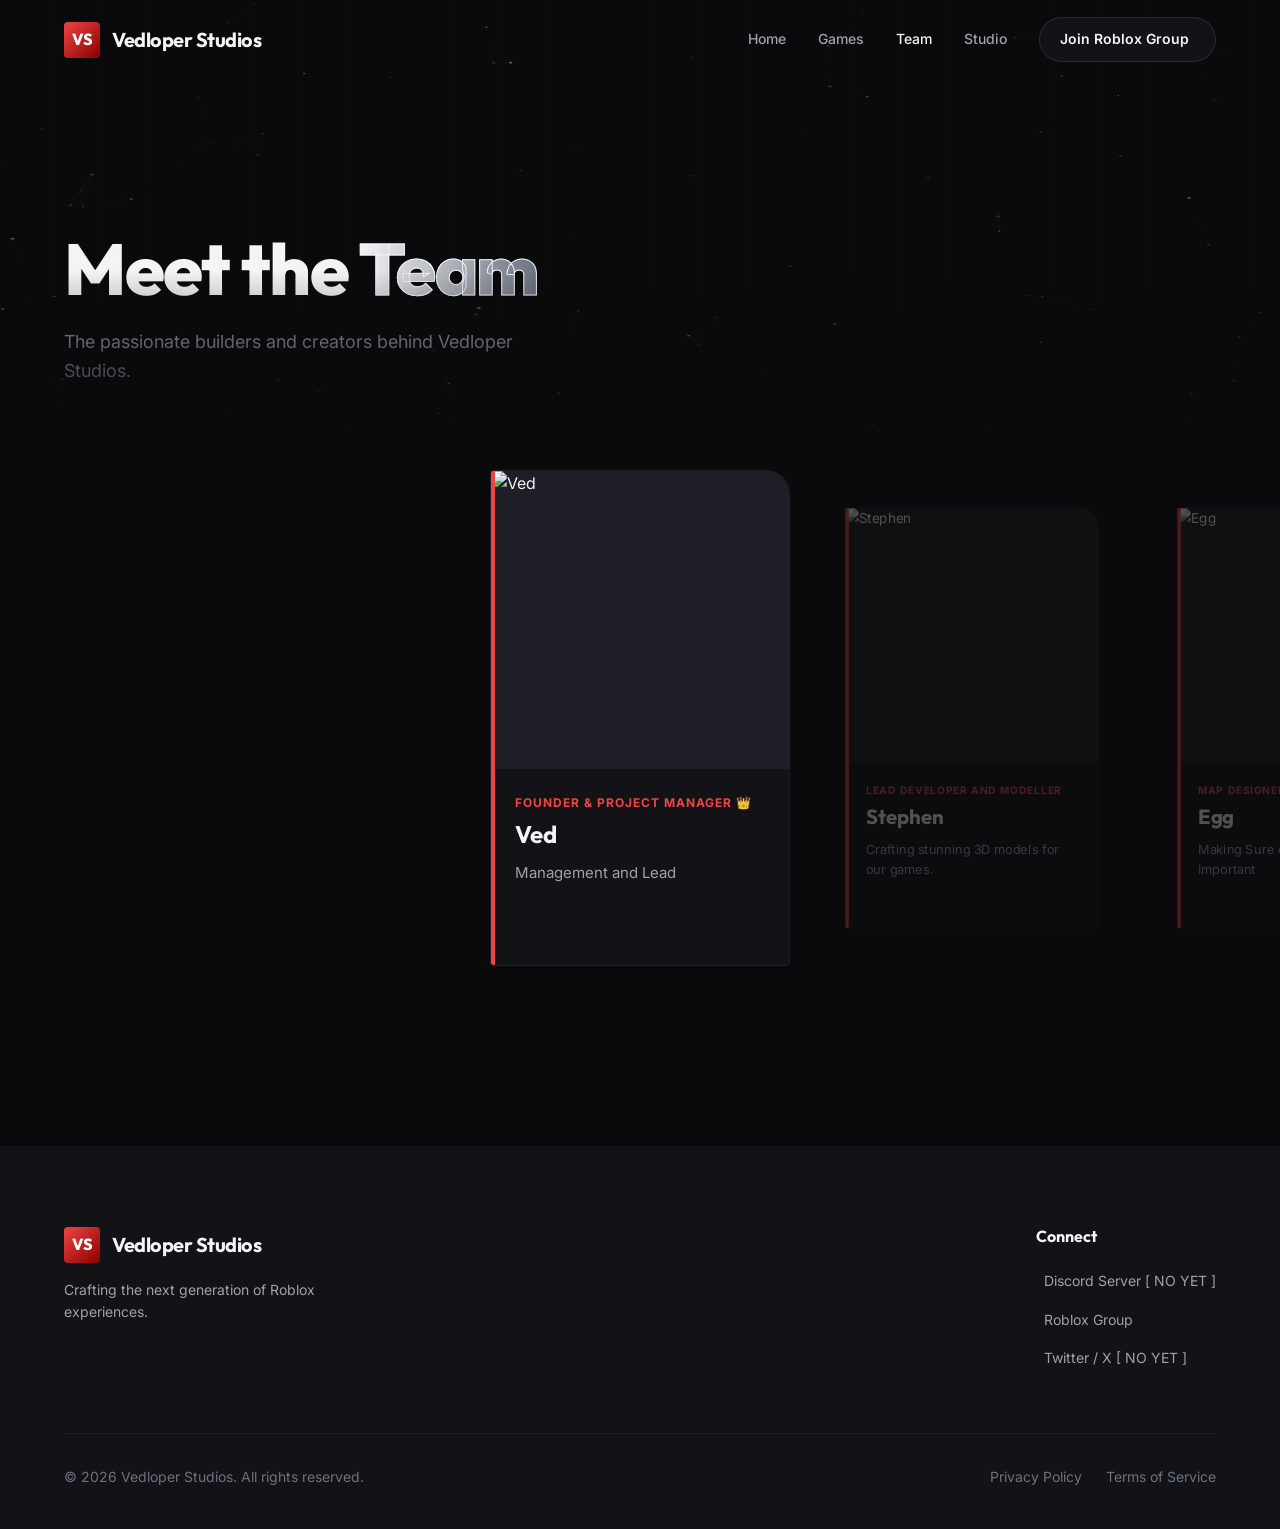
==== developers.html @ 769eab95 "Add files via upload" ====
<!DOCTYPE html>
<html lang="en">
<head>
    <meta charset="UTF-8">
    <meta name="viewport" content="width=device-width, initial-scale=1.0">
    <title>Team | Vedloper Studios</title>
        <link rel="preconnect" href="https://fonts.googleapis.com">
    <link rel="preconnect" href="https://fonts.gstatic.com" crossorigin>
    <link href="https://fonts.googleapis.com/css2?family=Inter:wght@400;500;600&family=Outfit:wght@500;700;800&display=swap" rel="stylesheet">
    <link rel="stylesheet" href="css/style.css">
        <script src="https://unpkg.com/@phosphor-icons/web"></script>
</head>
<body>
        <nav class="navbar">
        <div class="nav-content">
            <a href="index.html" class="logo">
                <span class="logo-icon">VS</span>
                <span class="logo-text">Vedloper Studios</span>
            </a>
            <div class="nav-links">
                <a href="index.html" class="nav-link">Home</a>
                <a href="index.html#games" class="nav-link">Games</a>
                <a href="developers.html" class="nav-link">Team</a>
                <a href="studio.html" class="nav-link">Studio</a>
                <a href="https://roblox.com" target="_blank" class="nav-cta">Join Roblox Group <i class="ph ph-arrow-up-right"></i></a>
            </div>
                        <button class="mobile-toggle" aria-label="Toggle Menu">
                <i class="ph ph-list"></i>
            </button>
        </div>
                <div class="mobile-nav">
            <a href="index.html" class="mobile-link">Home</a>
            <a href="index.html#games" class="mobile-link">Games</a>
            <a href="developers.html" class="mobile-link">Team</a>
            <a href="studio.html" class="mobile-link">Studio</a>
            <a href="https://roblox.com" target="_blank" class="mobile-link">Join Roblox Group <i class="ph ph-arrow-up-right"></i></a>
        </div>
    </nav>
        <header class="hero" style="min-height: 50vh; align-items: flex-end; padding-bottom: 64px;">
        <canvas id="hero-canvas"></canvas>
        <div class="container reveal">
            <h1 class="hero-title" style="text-align: left; margin-bottom: 16px;">Meet the <span>Team</span></h1>
            <p class="section-desc" style="max-width: 500px;">The passionate builders and creators behind Vedloper Studios.</p>
        </div>
    </header>
        <section style="padding-top: 0;">
        <div class="dev-scroll-container reveal">
            <div class="dev-scroll-track">
                                <article class="dev-card">
                    <img src="https://ui-avatars.com/api/?name=Ved&background=1e1e26&color=ef4444&size=300" alt="Ved" class="dev-avatar">
                    <div class="dev-info">
                        <div class="dev-role">Founder & Project Manager 👑</div>
                        <h3 class="dev-name">Ved</h3>
                        <p class="game-desc">Management and Lead</p>
                        <div style="display: flex; gap: 12px; margin-top: 16px;">
                            <a href="#" style="color: var(--text-muted);"><i class="ph ph-discord-logo"></i></a>
                            <a href="https://github.com/vedloper" style="color: var(--text-muted);"><i class="ph ph-github-logo"></i></a>
                        </div>
                    </div>
                </article>
                                <article class="dev-card">
                    <img src="https://ui-avatars.com/api/?name=Stephen&background=1e1e26&color=f3f4f6&size=300" alt="Stephen" class="dev-avatar">
                    <div class="dev-info">
                        <div class="dev-role">Lead Developer and Modeller</div>
                        <h3 class="dev-name">Stephen</h3>
                        <p class="game-desc">Crafting stunning 3D models for our games.</p>
                        <div style="display: flex; gap: 12px; margin-top: 16px;">
                            <a href="#" style="color: var(--text-muted);"><i class="ph ph-discord-logo"></i></a>
                        </div>
                    </div>
                </article>
                                <article class="dev-card">
                    <img src="https://ui-avatars.com/api/?name=Egg&background=1e1e26&color=f3f4f6&size=300" alt="Egg" class="dev-avatar">
                    <div class="dev-info">
                        <div class="dev-role">Map Designer</div>
                        <h3 class="dev-name">Egg</h3>
                        <p class="game-desc">Making Sure every detail is Important</p>
                        <div style="display: flex; gap: 12px; margin-top: 16px;">
                            <a href="#" style="color: var(--text-muted);"><i class="ph ph-discord-logo"></i></a>
                        </div>
                    </div>
                </article>
            </div>
        </div>
    </section>
        <footer class="footer">
        <div class="container">
            <div class="footer-top">
                <div class="footer-brand">
                    <a href="index.html" class="logo">
                        <span class="logo-icon">VS</span>
                        <span class="logo-text">Vedloper Studios</span>
                    </a>
                    <p class="footer-tagline">Crafting the next generation of Roblox experiences.</p>
                </div>
                <div class="footer-links-group">
                    <h4 class="footer-heading">Connect</h4>
                    <a href="#" class="footer-link"><i class="ph ph-discord-logo"></i> Discord Server [ NO YET ]</a>
                    <a href="https://roblox.com" class="footer-link"><i class="ph ph-game-controller"></i> Roblox Group</a>
                    <a href="#" class="footer-link"><i class="ph ph-twitter-logo"></i> Twitter / X [ NO YET ]</a>
                </div>
            </div>
            <div class="footer-bottom">
                <p class="copyright">&copy; 2026 Vedloper Studios. All rights reserved.</p>
                <div class="footer-legal">
                    <a href="#">Privacy Policy</a>
                    <a href="#">Terms of Service</a>
                </div>
            </div>
        </div>
    </footer>
    <script src="js/script.js"></script>
</body>
</html>
---- css/style.css ----
:root {
        --bg-main: #0a0a0c;
    --bg-surface: #121217;
    --bg-surface-hover: #1a1a21;
    --bg-surface-elevated: #1e1e26;

    --text-primary: #f3f4f6;
    --text-secondary: #9ca3af;
    --text-muted: #6b7280;

    --accent-primary: #ef4444;     --accent-primary-hover: #dc2626;
    --accent-secondary: #3b82f6;

        --status-released: #10b981;
    --status-beta: #f59e0b;
    --status-dev: #6366f1;

        --font-heading: 'Outfit', sans-serif;
    --font-body: 'Inter', sans-serif;

        --max-width: 1200px;
    --nav-height: 80px;
    --radius-sm: 4px;
    --radius-md: 6px;
    --radius-lg: 16px;

        --transition-fast: 0.2s cubic-bezier(0.4, 0, 0.2, 1);
    --transition-normal: 0.3s cubic-bezier(0.4, 0, 0.2, 1);
    --transition-slow: 0.5s cubic-bezier(0.4, 0, 0.2, 1);
}

* {
    margin: 0;
    padding: 0;
    box-sizing: border-box;
}

html {
    scroll-behavior: smooth;
}

body {
    background-color: var(--bg-main);
    color: var(--text-primary);
    font-family: var(--font-body);
    line-height: 1.6;
    -webkit-font-smoothing: antialiased;
    -moz-osx-font-smoothing: grayscale;
    overflow-x: hidden;
}

h1, h2, h3, h4, h5, h6 {
    font-family: var(--font-heading);
    color: var(--text-primary);
    line-height: 1.2;
}

a {
    text-decoration: none;
    color: inherit;
}

img {
    max-width: 100%;
    display: block;
}

button {
    background: none;
    border: none;
    cursor: pointer;
    font-family: inherit;
}

.container {
    width: 100%;
    max-width: var(--max-width);
    margin: 0 auto;
    padding: 0 24px;
}

.navbar {
    position: fixed;
    top: 0;
    left: 0;
    width: 100%;
    height: var(--nav-height);
    z-index: 100;
    transition: background-color var(--transition-normal), backdrop-filter var(--transition-normal), border-bottom var(--transition-normal);
    border-bottom: 1px solid transparent;
}

.navbar.scrolled {
    background-color: rgba(10, 10, 12, 0.85);
    backdrop-filter: blur(12px);
    -webkit-backdrop-filter: blur(12px);
    border-bottom: 1px solid rgba(255, 255, 255, 0.05);
}

.nav-content {
    max-width: var(--max-width);
    margin: 0 auto;
    padding: 0 24px;
    height: 100%;
    display: flex;
    justify-content: space-between;
    align-items: center;
}

.logo {
    display: flex;
    align-items: center;
    gap: 12px;
    z-index: 101;
}

.logo-icon {
    display: flex;
    align-items: center;
    justify-content: center;
    width: 36px;
    height: 36px;
    background: linear-gradient(135deg, var(--accent-primary), #8b0000);
    border-radius: var(--radius-sm);
    font-family: var(--font-heading);
    font-weight: 800;
    font-size: 16px;
    color: white;
    letter-spacing: -0.5px;
}

.logo-text {
    font-family: var(--font-heading);
    font-weight: 700;
    font-size: 20px;
    letter-spacing: -0.5px;
}

.nav-links {
    display: flex;
    align-items: center;
    gap: 32px;
}

.nav-link {
    font-size: 14px;
    font-weight: 500;
    color: var(--text-secondary);
    transition: color var(--transition-fast);
}

.nav-link:hover {
    color: var(--text-primary);
}

.nav-cta {
    display: flex;
    align-items: center;
    gap: 6px;
    font-size: 14px;
    font-weight: 600;
    padding: 10px 20px;
    background-color: var(--bg-surface);
    border: 1px solid rgba(255, 255, 255, 0.1);
    border-radius: 100px;
    transition: all var(--transition-fast);
}

.nav-cta:hover {
    background-color: var(--bg-surface-elevated);
    border-color: rgba(255, 255, 255, 0.2);
    transform: translateY(-1px);
}

.mobile-toggle {
    display: none;
    color: var(--text-primary);
    font-size: 24px;
    z-index: 101;
}

.mobile-nav {
    position: fixed;
    top: 0;
    left: 0;
    width: 100%;
    height: 100vh;
    background-color: var(--bg-main);
    display: flex;
    flex-direction: column;
    justify-content: center;
    align-items: center;
    gap: 32px;
    opacity: 0;
    pointer-events: none;
    transition: opacity var(--transition-normal);
    z-index: 100;
}

.mobile-nav.active {
    opacity: 1;
    pointer-events: all;
}

.mobile-link {
    font-family: var(--font-heading);
    font-size: 24px;
    font-weight: 600;
    color: var(--text-secondary);
    transition: color var(--transition-fast);
}

.mobile-link:hover, .mobile-link.active {
    color: var(--text-primary);
}

.hero {
    position: relative;
    min-height: 100vh;
    display: flex;
    align-items: center;
    justify-content: center;
    padding-top: var(--nav-height);
    overflow: hidden;
}

#hero-canvas {
    position: absolute;
    top: 0;
    left: 0;
    width: 100%;
    height: 100%;
    z-index: 1;
    opacity: 0.6;
    pointer-events: none;
}

.hero::after {
    content: '';
    position: absolute;
    bottom: 0;
    left: 0;
    width: 100%;
    height: 40%;
    background: linear-gradient(to top, var(--bg-main) 0%, transparent 100%);
    z-index: 2;
    pointer-events: none;
}

.hero-content {
    position: relative;
    z-index: 3;
    text-align: center;
    max-width: 800px;
    padding: 0 24px;
}

.badge {
    display: inline-block;
    padding: 6px 16px;
    background-color: rgba(255, 255, 255, 0.05);
    border: 1px solid rgba(255, 255, 255, 0.1);
    border-radius: 100px;
    font-size: 13px;
    font-weight: 500;
    color: var(--text-secondary);
    margin-bottom: 24px;
    letter-spacing: 0.5px;
    text-transform: uppercase;
}

.hero-title {
    font-size: clamp(40px, 6vw, 72px);
    font-weight: 800;
    letter-spacing: -1.5px;
    margin-bottom: 24px;
}

.hero-title span {
    color: transparent;
    -webkit-text-stroke: 1px var(--text-primary);
    background: linear-gradient(90deg, var(--text-primary), var(--text-muted));
    -webkit-background-clip: text;
    background-clip: text;
}

.hero-tagline {
    font-size: clamp(16px, 2vw, 20px);
    color: var(--text-secondary);
    margin-bottom: 40px;
    max-width: 600px;
    margin-left: auto;
    margin-right: auto;
}

.hero-actions {
    display: flex;
    align-items: center;
    justify-content: center;
    gap: 16px;
}

.btn {
    display: inline-flex;
    align-items: center;
    justify-content: center;
    padding: 14px 28px;
    font-size: 15px;
    font-weight: 600;
    border-radius: 2px 12px 2px 12px;
    transition: all var(--transition-fast);
}

.btn-primary {
    background-color: var(--accent-primary);
    color: white;
}

.btn-primary:hover {
    background-color: var(--accent-primary-hover);
    transform: translateY(-2px);
    box-shadow: 0 8px 20px rgba(239, 68, 68, 0.2);
}

.btn-secondary {
    background-color: transparent;
    color: var(--text-primary);
    border: 1px solid rgba(255, 255, 255, 0.2);
}

.btn-secondary:hover {
    background-color: rgba(255, 255, 255, 0.05);
    border-color: rgba(255, 255, 255, 0.4);
    transform: translateY(-2px);
}

.scroll-indicator {
    position: absolute;
    bottom: 40px;
    left: 50%;
    transform: translateX(-50%);
    z-index: 3;
    opacity: 0.6;
    animation: bounce 2s infinite;
}

.mouse {
    width: 24px;
    height: 36px;
    border: 2px solid var(--text-secondary);
    border-radius: 12px;
    position: relative;
}

.wheel {
    width: 4px;
    height: 6px;
    background-color: var(--text-secondary);
    border-radius: 2px;
    position: absolute;
    top: 6px;
    left: 50%;
    transform: translateX(-50%);
    animation: scroll 1.5s infinite;
}

@keyframes bounce {
    0%, 20%, 50%, 80%, 100% { transform: translateY(0) translateX(-50%); }
    40% { transform: translateY(-10px) translateX(-50%); }
    60% { transform: translateY(-5px) translateX(-50%); }
}

@keyframes scroll {
    0% { top: 6px; opacity: 1; }
    100% { top: 18px; opacity: 0; }
}

section {
    padding: 120px 0;
}

.section-header {
    margin-bottom: 64px;
}

.section-title {
    font-size: clamp(32px, 4vw, 48px);
    margin-bottom: 16px;
    letter-spacing: -1px;
}

.section-desc {
    font-size: 18px;
    color: var(--text-secondary);
    max-width: 600px;
}

.games-grid {
    display: grid;
    grid-template-columns: repeat(auto-fill, minmax(320px, 1fr));
    gap: 32px;
    perspective: 1000px;
}

.game-card {
    background-color: var(--bg-surface);
    border: 1px solid rgba(255, 255, 255, 0.03);
    border-radius: 2px 16px 2px 2px;
    overflow: hidden;
    display: flex;
    flex-direction: column;
    transform-style: preserve-3d;
    transition: transform 0.4s cubic-bezier(0.4, 0, 0.2, 1), box-shadow 0.4s cubic-bezier(0.4, 0, 0.2, 1), border-color 0.4s ease;
}

.game-card:hover {
    transform: translateY(-8px) rotateX(4deg) rotateY(-4deg);
    background-color: var(--bg-surface-hover);
    border-color: rgba(255, 255, 255, 0.1);
    box-shadow: -15px 25px 40px rgba(0, 0, 0, 0.5);
}

.game-thumbnail {
    position: relative;
    width: 100%;
    aspect-ratio: 16 / 9;
    overflow: hidden;
    background-color: var(--bg-surface-elevated);
}

.thumbnail-img {
    width: 100%;
    height: 100%;
    object-fit: cover;
    transition: transform var(--transition-slow);
}

.game-card:hover .thumbnail-img {
    transform: scale(1.05);
}

.game-status {
    position: absolute;
    top: 16px;
    right: 16px;
    padding: 6px 12px;
    border-radius: 100px;
    font-size: 12px;
    font-weight: 600;
    letter-spacing: 0.5px;
    text-transform: uppercase;
    backdrop-filter: blur(8px);
    -webkit-backdrop-filter: blur(8px);
}

.badge-released {
    background-color: rgba(16, 185, 129, 0.2);
    color: var(--status-released);
    border: 1px solid rgba(16, 185, 129, 0.3);
}

.badge-beta {
    background-color: rgba(245, 158, 11, 0.2);
    color: var(--status-beta);
    border: 1px solid rgba(245, 158, 11, 0.3);
}

.badge-dev {
    background-color: rgba(99, 102, 241, 0.2);
    color: var(--status-dev);
    border: 1px solid rgba(99, 102, 241, 0.3);
}

.game-info {
    padding: 32px 24px;
    flex-grow: 1;
    display: flex;
    flex-direction: column;
}

.game-title {
    font-size: 24px;
    margin-bottom: 12px;
}

.game-desc {
    color: var(--text-secondary);
    font-size: 15px;
    margin-bottom: 32px;
    flex-grow: 1;
}

.play-btn {
    display: inline-flex;
    align-items: center;
    gap: 8px;
    font-size: 15px;
    font-weight: 600;
    color: var(--text-primary);
    transition: color var(--transition-fast);
    align-self: flex-start;
}

.play-btn i {
    font-size: 20px;
    transition: transform var(--transition-fast);
}

.play-btn:not(.disabled):hover {
    color: var(--accent-primary);
}

.play-btn:not(.disabled):hover i {
    transform: translateX(4px);
}

.play-btn.disabled {
    color: var(--text-muted);
    cursor: not-allowed;
}

.about-grid {
    display: grid;
    grid-template-columns: 1fr 1fr;
    gap: 64px;
    align-items: center;
}

.about-text {
    color: var(--text-secondary);
    font-size: 16px;
    margin-bottom: 24px;
}

.stats-row {
    display: flex;
    gap: 40px;
    margin-top: 48px;
    padding-top: 48px;
    border-top: 1px solid rgba(255, 255, 255, 0.05);
}

.stat-number {
    display: block;
    font-family: var(--font-heading);
    font-size: 48px;
    font-weight: 800;
    color: var(--text-primary);
    margin-bottom: 8px;
    letter-spacing: -1px;
}

.stat-label {
    font-size: 14px;
    color: var(--text-muted);
    text-transform: uppercase;
    letter-spacing: 1px;
    font-weight: 500;
}

.about-visual {
    position: relative;
    border-radius: var(--radius-lg);
    overflow: hidden;
    aspect-ratio: 4 / 3;
    background: linear-gradient(135deg, var(--bg-surface), var(--bg-main));
    border: 1px solid rgba(255, 255, 255, 0.05);
    display: flex;
    align-items: center;
    justify-content: center;
}

.about-visual::before {
    content: '';
    position: absolute;
    inset: 0;
    background: radial-gradient(circle at center, rgba(239, 68, 68, 0.1) 0%, transparent 70%);
}

.visual-placeholder i {
    font-size: 64px;
    color: rgba(255, 255, 255, 0.1);
}

.footer {
    background-color: var(--bg-surface);
    padding: 80px 0 40px;
    border-top: 1px solid rgba(255, 255, 255, 0.02);
}

.footer-top {
    display: flex;
    justify-content: space-between;
    margin-bottom: 64px;
    flex-wrap: wrap;
    gap: 48px;
}

.footer-brand {
    max-width: 300px;
}

.footer-tagline {
    color: var(--text-secondary);
    margin-top: 16px;
    font-size: 14px;
}

.footer-links-group {
    display: flex;
    flex-direction: column;
    gap: 16px;
}

.footer-heading {
    font-size: 16px;
    margin-bottom: 8px;
}

.footer-link {
    color: var(--text-secondary);
    font-size: 14px;
    transition: color var(--transition-fast);
    display: inline-flex;
    align-items: center;
    gap: 8px;
}

.footer-link:hover {
    color: var(--text-primary);
}

.footer-bottom {
    display: flex;
    justify-content: space-between;
    align-items: center;
    padding-top: 32px;
    border-top: 1px solid rgba(255, 255, 255, 0.05);
    flex-wrap: wrap;
    gap: 16px;
}

.copyright {
    color: var(--text-muted);
    font-size: 14px;
}

.footer-legal {
    display: flex;
    gap: 24px;
}

.footer-legal a {
    color: var(--text-muted);
    font-size: 14px;
    transition: color var(--transition-fast);
}

.footer-legal a:hover {
    color: var(--text-primary);
}

.reveal {
    opacity: 0;
    transform: translateY(30px);
    transition: opacity 0.8s cubic-bezier(0.5, 0, 0, 1), transform 0.8s cubic-bezier(0.5, 0, 0, 1);
}

.reveal.active {
    opacity: 1;
    transform: translateY(0);
}

.dev-scroll-container {
    width: 100vw;
    position: relative;
    left: 50%;
    right: 50%;
    margin-left: -50vw;
    margin-right: -50vw;
    padding: 20px 0 60px;
    overflow: hidden;
}

.dev-scroll-track {
    display: flex;
    gap: 32px;
    width: max-content;
    transition: transform 0.5s cubic-bezier(0.4, 0, 0.2, 1);
}

.dev-scroll-track::-webkit-scrollbar {
    display: none;
}

.dev-card {
    min-width: 300px;
    max-width: 300px;
    background-color: var(--bg-surface);
    border: 1px solid rgba(255, 255, 255, 0.05);
    display: flex;
    flex-direction: column;
    border-radius: 4px 24px 4px 4px;
    position: relative;
    overflow: hidden;
    transform: scale(var(--card-scale, 0.85));
    opacity: var(--card-opacity, 0.3);
    transition: transform 0.4s cubic-bezier(0.4, 0, 0.2, 1), opacity 0.4s cubic-bezier(0.4, 0, 0.2, 1);
    cursor: pointer;
}

.dev-card::before {
    content: '';
    position: absolute;
    top: 0; left: 0;
    width: 4px;
    height: 100%;
    background: var(--accent-primary);
}

.dev-avatar {
    width: 100%;
    aspect-ratio: 1;
    background-color: var(--bg-surface-elevated);
    object-fit: cover;
}

.dev-info {
    padding: 24px;
    flex-grow: 1;
}

.dev-role {
    font-size: 12px;
    color: var(--accent-primary);
    text-transform: uppercase;
    font-weight: 700;
    letter-spacing: 1px;
    margin-bottom: 8px;
}

.dev-name {
    font-size: 24px;
    margin-bottom: 12px;
}

.timeline {
    position: relative;
    max-width: 800px;
    margin: 64px auto;
}

.timeline::before {
    content: '';
    position: absolute;
    top: 0;
    left: 24px;
    width: 2px;
    height: 100%;
    background: rgba(255, 255, 255, 0.05);
}

.timeline-node {
    position: relative;
    padding-left: 64px;
    margin-bottom: 48px;
}

.timeline-node::before {
    content: '';
    position: absolute;
    left: 17px;
    top: 6px;
    width: 16px;
    height: 16px;
    border-radius: 50%;
    background: var(--bg-main);
    border: 2px solid var(--accent-primary);
}

.timeline-date {
    font-family: var(--font-heading);
    color: var(--accent-primary);
    font-weight: 700;
    margin-bottom: 8px;
}

.timeline-title {
    font-size: 20px;
    margin-bottom: 12px;
}

.changelog-list {
    max-width: 800px;
    margin: 0 auto;
}

.changelog-entry {
    border-left: 2px solid rgba(255, 255, 255, 0.05);
    padding-left: 32px;
    margin-bottom: 64px;
    position: relative;
}

.changelog-entry::before {
    content: '';
    position: absolute;
    top: 0; left: -1px;
    width: 2px; height: 32px;
    background: var(--accent-primary);
}

.changelog-header {
    display: flex;
    align-items: baseline;
    gap: 16px;
    margin-bottom: 24px;
}

.changelog-version {
    font-family: var(--font-heading);
    font-size: 32px;
    font-weight: 800;
    color: var(--text-primary);
}

.changelog-date {
    color: var(--text-muted);
}

.changelog-content {
    color: var(--text-secondary);
}

.changelog-content ul {
    padding-left: 20px;
    margin-bottom: 16px;
}

.changelog-content li {
    margin-bottom: 8px;
}

.contact-grid {
    display: grid;
    grid-template-columns: 1fr 1fr;
    gap: 64px;
}

.contact-form {
    display: flex;
    flex-direction: column;
    gap: 24px;
}

.form-group {
    display: flex;
    flex-direction: column;
    gap: 8px;
}

.form-label {
    font-size: 14px;
    font-weight: 600;
    color: var(--text-secondary);
}

.form-input, .form-textarea {
    width: 100%;
    background-color: var(--bg-surface);
    border: 1px solid rgba(255, 255, 255, 0.1);
    color: var(--text-primary);
    padding: 16px;
    font-family: var(--font-body);
    font-size: 15px;
    border-radius: var(--radius-sm);
    transition: border-color var(--transition-fast);
}

.form-input:focus, .form-textarea:focus {
    outline: none;
    border-color: var(--accent-primary);
}

.form-textarea {
    min-height: 150px;
    resize: vertical;
}

.contact-info {
    display: flex;
    flex-direction: column;
    gap: 32px;
}

@media (max-width: 992px) {
    .about-grid, .contact-grid {
        grid-template-columns: 1fr;
    }

    .about-visual {
        order: -1;     }
}

@media (max-width: 768px) {
    .nav-links {
        display: none;
    }

    .mobile-toggle {
        display: block;
    }

    .hero-actions {
        flex-direction: column;
        width: 100%;
        max-width: 300px;
        margin: 0 auto;
    }

    .btn {
        width: 100%;
    }

    .footer-top {
        flex-direction: column;
    }

    .stats-row {
        flex-direction: column;
        gap: 24px;
    }
}
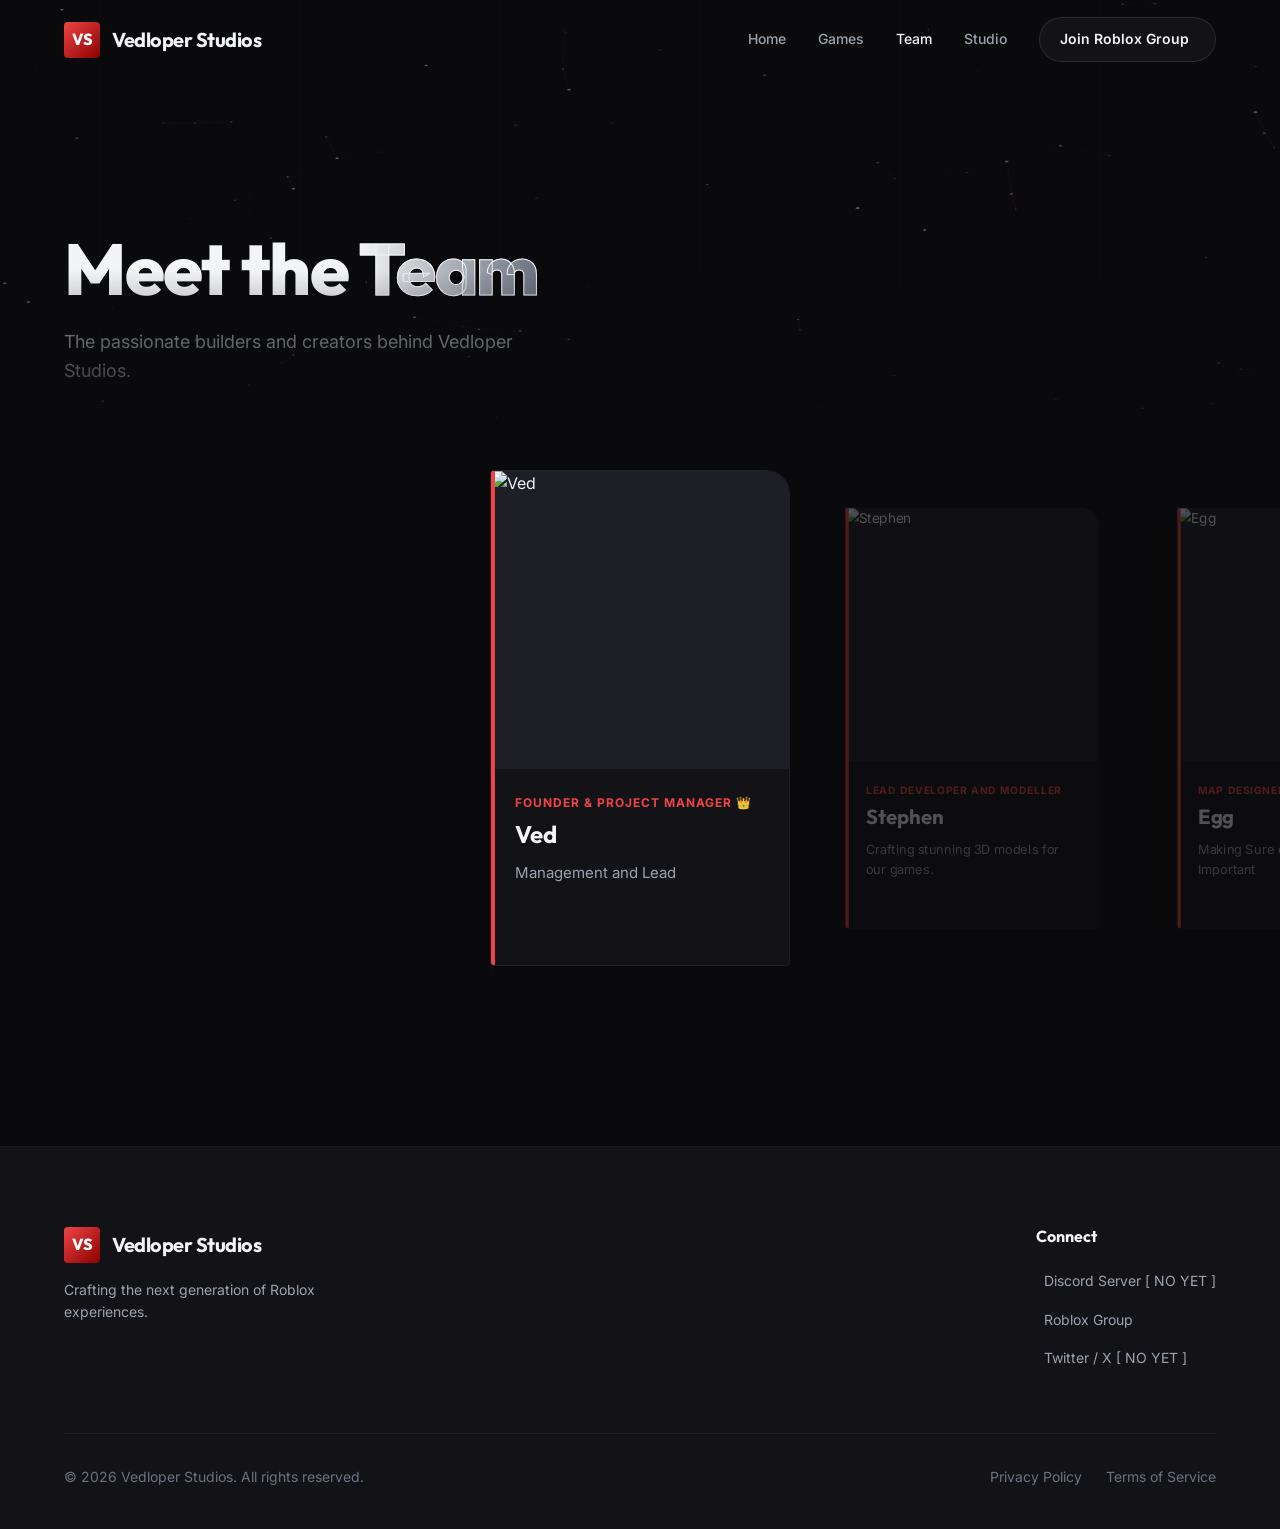
==== commit 1feae685: "Add developer card for Rock with links" ====
--- a/developers.html
+++ b/developers.html
@@ -80,6 +80,18 @@
                         </div>
                     </div>
                 </article>
+                    <article class="dev-card">
+                    <img src="https://ui-avatars.com/api/?name=Rock&background=1e1e26&color=ef4444&size=300" alt="Rock" class="dev-avatar">
+                    <div class="dev-info">
+                        <div class="dev-role">Head Developer and Scripter</div>
+                        <h3 class="dev-name">Rock</h3>
+                        <p class="game-desc">Managing Scripting Area</p>
+                        <div style="display: flex; gap: 12px; margin-top: 16px;">
+                            <a href="#" style="color: var(--text-muted);"><i class="ph ph-discord-logo"></i></a>
+                            <a href="https://github.com/vedloper" style="color: var(--text-muted);"><i class="ph ph-github-logo"></i></a>
+                        </div>
+                    </div>
+                </article>
             </div>
         </div>
     </section>
